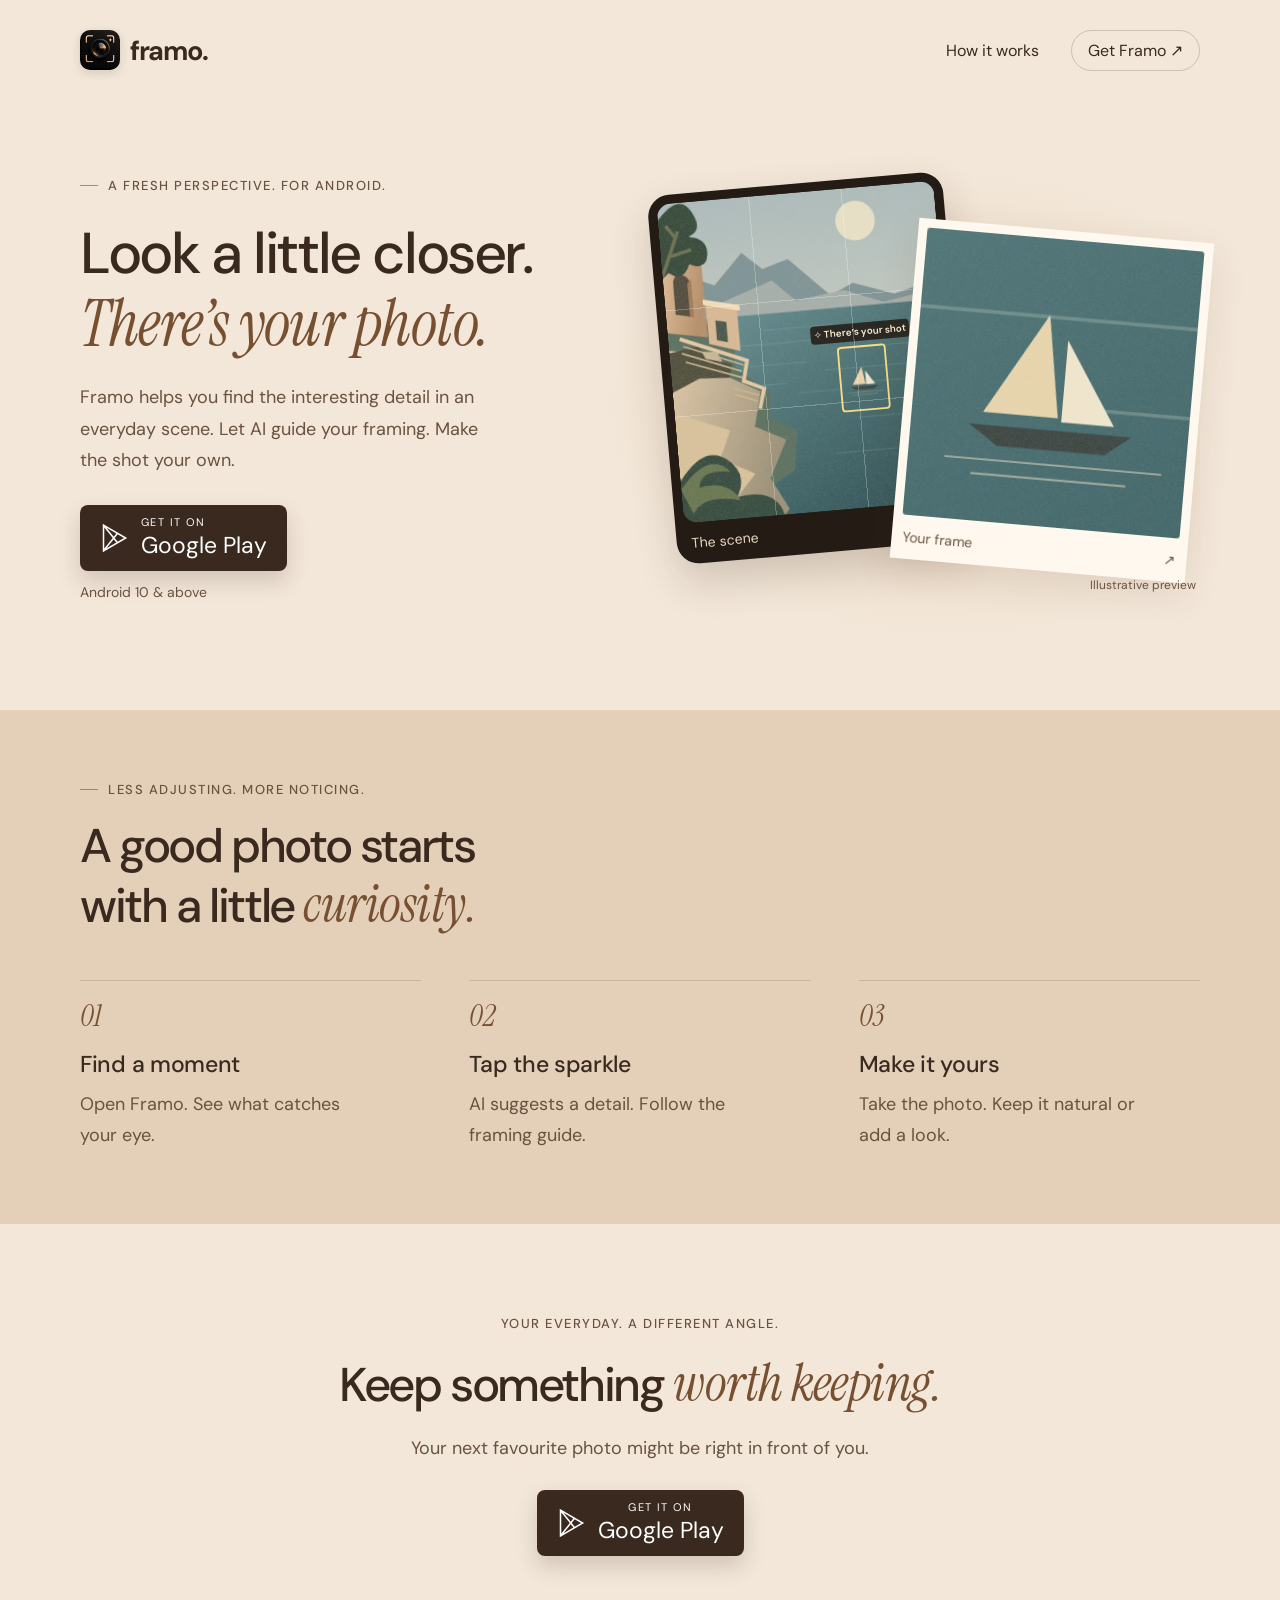
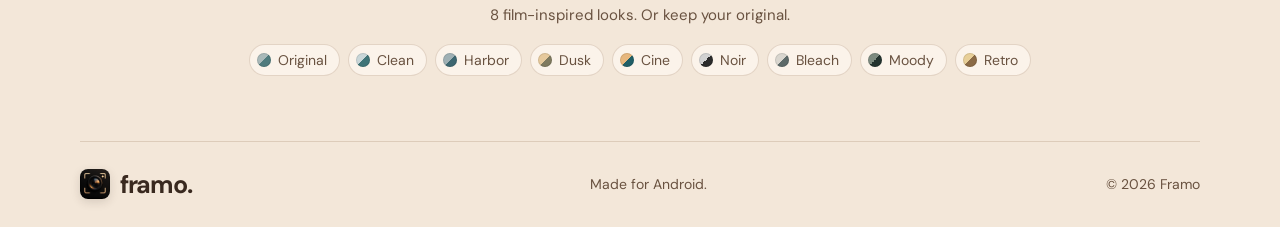
==== index.html @ 7c818ee3 "Add files via upload" ====
<!doctype html>
<html lang="en">
<head>
  <meta charset="UTF-8">
  <meta name="viewport" content="width=device-width, initial-scale=1">
  <meta name="theme-color" content="#f3e7d9">
  <meta name="color-scheme" content="light only">
  <meta name="description" content="Meet Framo, a thoughtful Android camera with AI shot discovery, film-inspired looks, and the tools to make everyday moments worth keeping.">
  <title>Framo — Find your frame.</title>
  <link rel="icon" href="assets/framo-icon-rounded.png" type="image/png">
  <link rel="preload" href="assets/fonts/dm-sans.woff2" as="font" type="font/woff2" crossorigin>
  <link rel="preload" href="assets/fonts/instrument-serif-italic.woff2" as="font" type="font/woff2" crossorigin>
  <link rel="stylesheet" href="landing.css">
  <script src="script.js" defer></script>
</head>
<body>
  <a class="skip-link" href="#main">Skip to content</a>
  <header class="site-header wrap">
    <a class="brand" href="#" aria-label="Framo home"><img src="assets/framo-icon-rounded.png" alt="" width="40" height="40">framo.</a>
    <nav aria-label="Main navigation"><a href="#how-it-works">How it works</a><a class="nav-cta" href="#download">Get Framo <span aria-hidden="true">↗</span></a></nav>
  </header>
  <main id="main">
    <section class="hero wrap" aria-labelledby="hero-title">
      <div class="hero-copy">
        <p class="eyebrow">A fresh perspective. For Android.</p>
        <h1 id="hero-title">Look a little closer.<br><em>There’s your photo.</em></h1>
        <p class="intro">Framo helps you find the interesting detail in an everyday scene. Let AI guide your framing. Make the shot your own.</p>
        <a class="play-link" href="https://play.google.com/store/apps/details?id=com.stillcamera.app" target="_blank" rel="noopener noreferrer"><svg viewBox="0 0 24 26" aria-hidden="true"><path d="M3 2l19 11L3 24zM3 2l12 15M3 24l12-15"/></svg><span><small>GET IT ON</small>Google Play</span></a>
        <p class="platform-note">Android 10 & above</p>
      </div>
      <div class="comparison" role="group" aria-label="Illustrated scene and the boat detail framed by Framo">
        <figure class="scene-photo"><div class="viewfinder"><svg viewBox="0 0 900 1200" preserveAspectRatio="xMidYMid slice" role="img" aria-label="The wider scene in the viewfinder: a coastal village, with the small sailboat framed by Framo"><image href="assets/coast.svg" width="900" height="1200"/><rect class="shot-frame" x="545" y="596" width="152" height="206" rx="10"/><g class="shot-label"><rect x="461" y="520" width="320" height="58" rx="12"/><text x="621" y="559">✧ There’s your shot</text></g></svg></div><figcaption>The scene</figcaption></figure>
        <figure class="framed-photo"><img src="assets/boat.svg" alt="The framed detail: a close-up of the sailboat, not the whole scene" width="760" height="1030"><figcaption>Your frame <span aria-hidden="true">↗</span></figcaption></figure>
        <p class="image-note">Illustrative preview</p>
      </div>
    </section>
    <section class="how-section" id="how-it-works" aria-labelledby="how-title">
      <div class="wrap">
        <p class="eyebrow">Less adjusting. More noticing.</p>
        <h2 id="how-title">A good photo starts<br>with a little <em>curiosity.</em></h2>
        <ol class="steps">
          <li><span class="step-number">01</span><h3>Find a moment</h3><p>Open Framo. See what catches your eye.</p></li>
          <li><span class="step-number">02</span><h3>Tap the sparkle</h3><p>AI suggests a detail. Follow the framing guide.</p></li>
          <li><span class="step-number">03</span><h3>Make it yours</h3><p>Take the photo. Keep it natural or add a look.</p></li>
        </ol>
      </div>
    </section>
    <section class="download-section wrap" id="download" aria-labelledby="download-title">
      <p class="eyebrow">Your everyday. A different angle.</p>
      <h2 id="download-title">Keep something <em>worth keeping.</em></h2>
      <p>Your next favourite photo might be right in front of you.</p>
      <a class="play-link" href="https://play.google.com/store/apps/details?id=com.stillcamera.app" target="_blank" rel="noopener noreferrer"><svg viewBox="0 0 24 26" aria-hidden="true"><path d="M3 2l19 11L3 24zM3 2l12 15M3 24l12-15"/></svg><span><small>GET IT ON</small>Google Play</span></a>
      <div class="looks"><p>8 film-inspired looks. Or keep your original.</p><ul class="look-chips" aria-label="Looks"><li><i class="sw-original"></i>Original</li><li><i class="sw-clean"></i>Clean</li><li><i class="sw-harbor"></i>Harbor</li><li><i class="sw-dusk"></i>Dusk</li><li><i class="sw-cine"></i>Cine</li><li><i class="sw-noir"></i>Noir</li><li><i class="sw-bleach"></i>Bleach</li><li><i class="sw-moody"></i>Moody</li><li><i class="sw-retro"></i>Retro</li></ul></div>
    </section>
  </main>
  <footer class="wrap site-footer"><a class="brand" href="#" aria-label="Framo home"><img src="assets/framo-icon-rounded.png" alt="" width="30" height="30">framo.</a><small>Made for Android.</small><small>© <span id="year">2026</span> Framo</small></footer>
</body>
</html>
---- landing.css ----
@font-face { font-family: 'DM Sans'; src: url('assets/fonts/dm-sans.woff2') format('woff2'); font-weight: 100 1000; font-display: swap; }
@font-face { font-family: 'Instrument Serif'; src: url('assets/fonts/instrument-serif-italic.woff2') format('woff2'); font-style: italic; font-weight: 400; font-display: swap; }
:root {
  color-scheme: light;
  --paper: #f3e7d9;
  --ink: #39291f;
  --muted: #695240;
  --accent: #775032;
  font-family: 'DM Sans', Arial, Helvetica, sans-serif;
  color: var(--ink);
  background: var(--paper);
  font-synthesis: none;
}
* { box-sizing: border-box; }
html { scroll-behavior: smooth; scroll-padding-top: 24px; }
body { margin: 0; font-size: 18px; }
a { color: inherit; text-decoration: none; }
img { display: block; max-width: 100%; }
figure, p { margin: 0; }
a:focus-visible, summary:focus-visible { outline: 2px solid var(--accent); outline-offset: 6px; }
::selection { background: #ddbea0; color: var(--ink); }
.wrap { width: min(1120px, calc(100% - 96px)); margin-inline: auto; }
.skip-link { position: fixed; top: -70px; left: 16px; padding: 12px; background: var(--ink); color: white; z-index: 5; }
.skip-link:focus { top: 16px; }
.site-header { height: 100px; display: flex; align-items: center; justify-content: space-between; }
.brand { display: inline-flex; align-items: center; gap: 10px; font-size: 27px; font-weight: 700; letter-spacing: -1.3px; }
.site-header nav { display: flex; gap: 32px; font-size: 16px; }
.site-header nav a:hover { text-decoration: underline; text-underline-offset: 5px; }
.hero { min-height: 610px; display: grid; grid-template-columns: 1fr 1fr; gap: 44px; align-items: center; padding-block: 65px 100px; }
.hero > * { min-width: 0; }
.eyebrow { font-size: 13px; letter-spacing: 1.5px; text-transform: uppercase; line-height: 1.8; color: var(--muted); }
h1, h2 { font-weight: 500; letter-spacing: -2px; }
h1 { font-size: clamp(44px, 4.5vw, 64px); line-height: 1.09; margin: 25px 0 24px; }
em { font-family: Georgia, 'Times New Roman', serif; font-weight: 400; color: var(--accent); }
.intro { max-width: 420px; color: var(--muted); font-size: 18px; line-height: 1.75; margin-bottom: 28px; }
.play-link { display: inline-flex; align-items: center; gap: 13px; padding: 11px 20px; border-radius: 8px; background: var(--ink); color: #fff; transition: background .2s; }
.play-link:hover { background: #68472f; }
.play-link svg { width: 28px; height: 32px; fill: none; stroke: currentColor; stroke-width: 1.3; }
.play-link > span { font-size: 23px; line-height: 1.2; }
.play-link small { display: block; font-size: 11px; letter-spacing: 1.4px; margin-bottom: 3px; }
.platform-note { margin-top: 12px; font-size: 14px; color: var(--muted); }
.comparison { position: relative; height: 410px; }
.comparison figure { position: absolute; width: 55%; }
.comparison img { width: 100%; height: 320px; object-fit: cover; border-radius: 3px; }
.scene-photo { left: 0; top: 0; transform: rotate(-5deg); }
.framed-photo { right: 0; top: 47px; padding: 9px 9px 0; background: #fff8ef; box-shadow: 0 13px 35px #58391f1c; transform: rotate(5deg); }
.comparison .framed-photo img { height: 288px; }
.comparison figcaption { font-size: 14px; padding: 13px 2px; color: var(--muted); display: flex; justify-content: space-between; }
.image-note { position: absolute; bottom: 0; right: 4px; font-size: 12px; color: var(--muted); }
.how-section { background: #e4d0b9; color: var(--ink); padding: 68px 0 72px; }
.how-section .eyebrow { color: var(--muted); }
h2 { font-size: clamp(38px, 3.7vw, 52px); line-height: 1.16; margin: 18px 0 0; }
.how-section h2 em { color: var(--accent); }
.steps { list-style: none; padding: 0; margin: 45px 0 0; display: grid; grid-template-columns: repeat(3, minmax(0, 1fr)); gap: 48px; }
.steps li { border-top: 1px solid #80573540; padding-top: 20px; }
.step-number { font-size: 14px; color: var(--accent); }
h3 { font-size: 23px; font-weight: 500; letter-spacing: -.3px; margin: 17px 0 10px; }
.steps p { font-size: 18px; line-height: 1.75; color: var(--muted); max-width: 300px; }
.download-section { text-align: center; padding-block: 88px 65px; }
.download-section h2 { max-width: 620px; margin-inline: auto; }
.download-section > p:not(.eyebrow) { font-size: 18px; color: var(--muted); line-height: 1.75; margin: 19px 0 26px; }
.looks { max-width: 520px; margin: 25px auto 0; color: var(--muted); font-size: 16px; }
.looks summary { cursor: pointer; list-style-position: inside; padding: 12px 8px; }
.looks p { font-size: 16px; line-height: 2; padding: 10px 12px 0; }
.site-footer { border-top: 1px solid #80573530; padding-block: 26px; display: flex; justify-content: space-between; align-items: center; gap: 20px; }
.site-footer .brand { font-size: 25px; }
.site-footer small { font-size: 14px; color: var(--muted); }
@media (max-width: 900px) {
  .wrap { width: calc(100% - 56px); }
  .hero { gap: 28px; min-height: 560px; }
  h1 { font-size: 48px; }
  .comparison { height: 365px; }
  .comparison img { height: 273px; }
  .comparison .framed-photo img { height: 250px; }
  .steps { gap: 28px; }
}
@media (max-width: 650px) {
  .wrap { width: calc(100% - 40px); }
  .site-header { height: 80px; }
  .brand { font-size: 24px; }
  .site-header nav { gap: 20px; font-size: 14px; }
  .hero { grid-template-columns: minmax(0, 1fr); gap: 46px; padding-block: 38px 55px; }
  h1 { font-size: clamp(42px, 9vw, 58px); margin-block: 18px 20px; letter-spacing: -1.7px; }
  .intro { max-width: 390px; }
  .comparison { width: min(440px, 100%); margin-inline: auto; height: 365px; }
  .comparison img { height: 282px; }
  .comparison .framed-photo img { height: 250px; }
  .scene-photo { left: 3%; }
  .framed-photo { right: 3%; }
  .how-section { padding-block: 48px; }
  h2 { font-size: 40px; letter-spacing: -1.3px; }
  .steps { grid-template-columns: 1fr; gap: 24px; margin-top: 32px; }
  .steps li { display: grid; grid-template-columns: 28px 1fr; column-gap: 14px; padding-top: 22px; }
  .step-number { grid-row: span 2; margin-top: 3px; }
  h3 { margin: 0 0 7px; }
  .steps p { max-width: none; }
  .download-section { padding-block: 58px 44px; }
  .site-footer { gap: 10px; }
}
@media (max-width: 360px) {
  .site-header nav { gap: 14px; }
  .site-header nav a:first-child { display: none; }
  .comparison { height: 320px; }
  .comparison img { height: 235px; }
  .comparison .framed-photo img { height: 205px; }
  .site-footer { flex-wrap: wrap; }
  .site-footer small { font-size: 13px; }
}
@media (prefers-reduced-motion: reduce) {
  html { scroll-behavior: auto; }
  * { transition: none !important; }
}

/* ---- Polish ---- */
em { font-family: 'Instrument Serif', Georgia, 'Times New Roman', serif; font-style: italic; font-size: 1.1em; letter-spacing: -.5px; }
h1, h2 { font-weight: 500; letter-spacing: -2.4px; }
h1 em { display: inline-block; margin-top: 4px; }
.eyebrow { font-weight: 500; }
.eyebrow::before { content: ""; display: inline-block; width: 18px; height: 1px; background: currentColor; vertical-align: middle; margin: 0 10px 3px 0; opacity: .6; }
.download-section .eyebrow::before { display: none; }
.nav-cta { border: 1px solid #39291f33; border-radius: 99px; padding: 9px 16px; transition: background .2s, border-color .2s; }
.site-header nav a.nav-cta:hover { background: var(--ink); color: #fff; text-decoration: none; border-color: var(--ink); }
.brand img { border-radius: 10px; box-shadow: 0 3px 10px #39291f26; }
.site-footer .brand img { border-radius: 8px; }
.play-link { box-shadow: 0 10px 22px #39291f2e; transition: background .2s, transform .2s, box-shadow .2s; }
.play-link:hover { transform: translateY(-2px); box-shadow: 0 14px 28px #39291f38; }

/* Hero: the viewfinder with the AI frame on the boat, and the photo you get. */
.hero { background: radial-gradient(ellipse 45% 55% at 78% 50%, #ead6bf 0%, transparent 70%); }
.scene-photo { padding: 9px 9px 0; background: #241b15; border-radius: 22px; box-shadow: 0 18px 40px #39291f30; }
.viewfinder { position: relative; height: 320px; border-radius: 14px; overflow: hidden; }
.viewfinder svg { position: absolute; inset: 0; width: 100%; height: 100%; display: block; }
.viewfinder::after { content: ""; position: absolute; inset: 0; pointer-events: none;
  background: linear-gradient(90deg, transparent calc(33.33% - .5px), #ffffff40 calc(33.33% - .5px) calc(33.33% + .5px), transparent calc(33.33% + .5px) calc(66.66% - .5px), #ffffff40 calc(66.66% - .5px) calc(66.66% + .5px), transparent calc(66.66% + .5px)),
              linear-gradient(0deg, transparent calc(33.33% - .5px), #ffffff40 calc(33.33% - .5px) calc(33.33% + .5px), transparent calc(33.33% + .5px) calc(66.66% - .5px), #ffffff40 calc(66.66% - .5px) calc(66.66% + .5px), transparent calc(66.66% + .5px)); }
.shot-frame { fill: none; stroke: #f5dc86; stroke-width: 6; animation: pulse 2.4s ease-in-out infinite; }
.shot-label rect { fill: #241b15; opacity: .85; }
.shot-label text { fill: #f8ecd2; font: 600 32px 'DM Sans', Arial, sans-serif; text-anchor: middle; }
.scene-photo figcaption { color: #e8d8c3; padding: 11px 6px 12px; }
.comparison .framed-photo { animation: develop .9s .25s cubic-bezier(.2,.7,.2,1) both; }
@keyframes develop { from { opacity: 0; transform: rotate(9deg) translate(18px, 22px); filter: saturate(0) brightness(1.25); } }
@keyframes pulse { 50% { stroke-opacity: .55; } }

/* Steps */
.step-number { font: italic 30px/1 'Instrument Serif', Georgia, serif; }
.steps li { transition: border-color .25s; }
.steps li:hover { border-top-color: var(--accent); }

/* Looks */
.download-section h2 em { white-space: nowrap; }
.looks { max-width: 820px; margin-top: 34px; }
.looks > p { font-size: 15px; }
.look-chips { list-style: none; padding: 0; margin: 14px 0 0; display: flex; flex-wrap: wrap; justify-content: center; gap: 8px; }
.look-chips li { display: inline-flex; align-items: center; gap: 7px; padding: 6px 12px 6px 7px; border: 1px solid #80573533; border-radius: 99px; font-size: 14px; color: var(--muted); background: #fbf3ea; }
.look-chips i { width: 14px; height: 14px; border-radius: 50%; box-shadow: inset 0 0 0 1px #0000001a; }
.sw-original { background: linear-gradient(135deg, #a9b9b9 50%, #4f7b7d 50%); }
.sw-clean { background: linear-gradient(135deg, #c9d6d8 50%, #3f7477 50%); }
.sw-harbor { background: linear-gradient(135deg, #9fb0b4 50%, #3d6670 50%); }
.sw-dusk { background: linear-gradient(135deg, #e6c99c 50%, #7f7a5f 50%); }
.sw-cine { background: linear-gradient(135deg, #e7b77d 50%, #1f5e66 50%); }
.sw-noir { background: linear-gradient(135deg, #d2d2d2 50%, #2b2b2b 50%); }
.sw-bleach { background: linear-gradient(135deg, #d9d6cf 50%, #5d6a69 50%); }
.sw-moody { background: linear-gradient(135deg, #7d8b80 50%, #23332f 50%); }
.sw-retro { background: linear-gradient(135deg, #e8cf98 50%, #8b6a45 50%); }

@media (max-width: 900px) { .viewfinder { height: 273px; } }
@media (max-width: 650px) {
  .viewfinder { height: 262px; }
  .hero { background: none; }
  .download-section h2 em { white-space: normal; }
}
@media (max-width: 360px) { .viewfinder { height: 218px; } }
@media (prefers-reduced-motion: reduce) { .shot-frame, .comparison .framed-photo { animation: none; } }

.site-header nav { align-items: center; }
@media (max-width: 650px) {
  /* Keep the AI frame on the boat visible next to the print. */
  .comparison .scene-photo { width: 58%; left: 0; }
  .comparison .framed-photo { width: 45%; right: 0; top: 64px; }
}
@media (max-width: 420px) {
  .site-header nav a:not(.nav-cta) { display: none; }
}
@media (max-width: 650px) {
  .comparison { height: 390px; }
  .image-note { left: 4px; right: auto; }
}
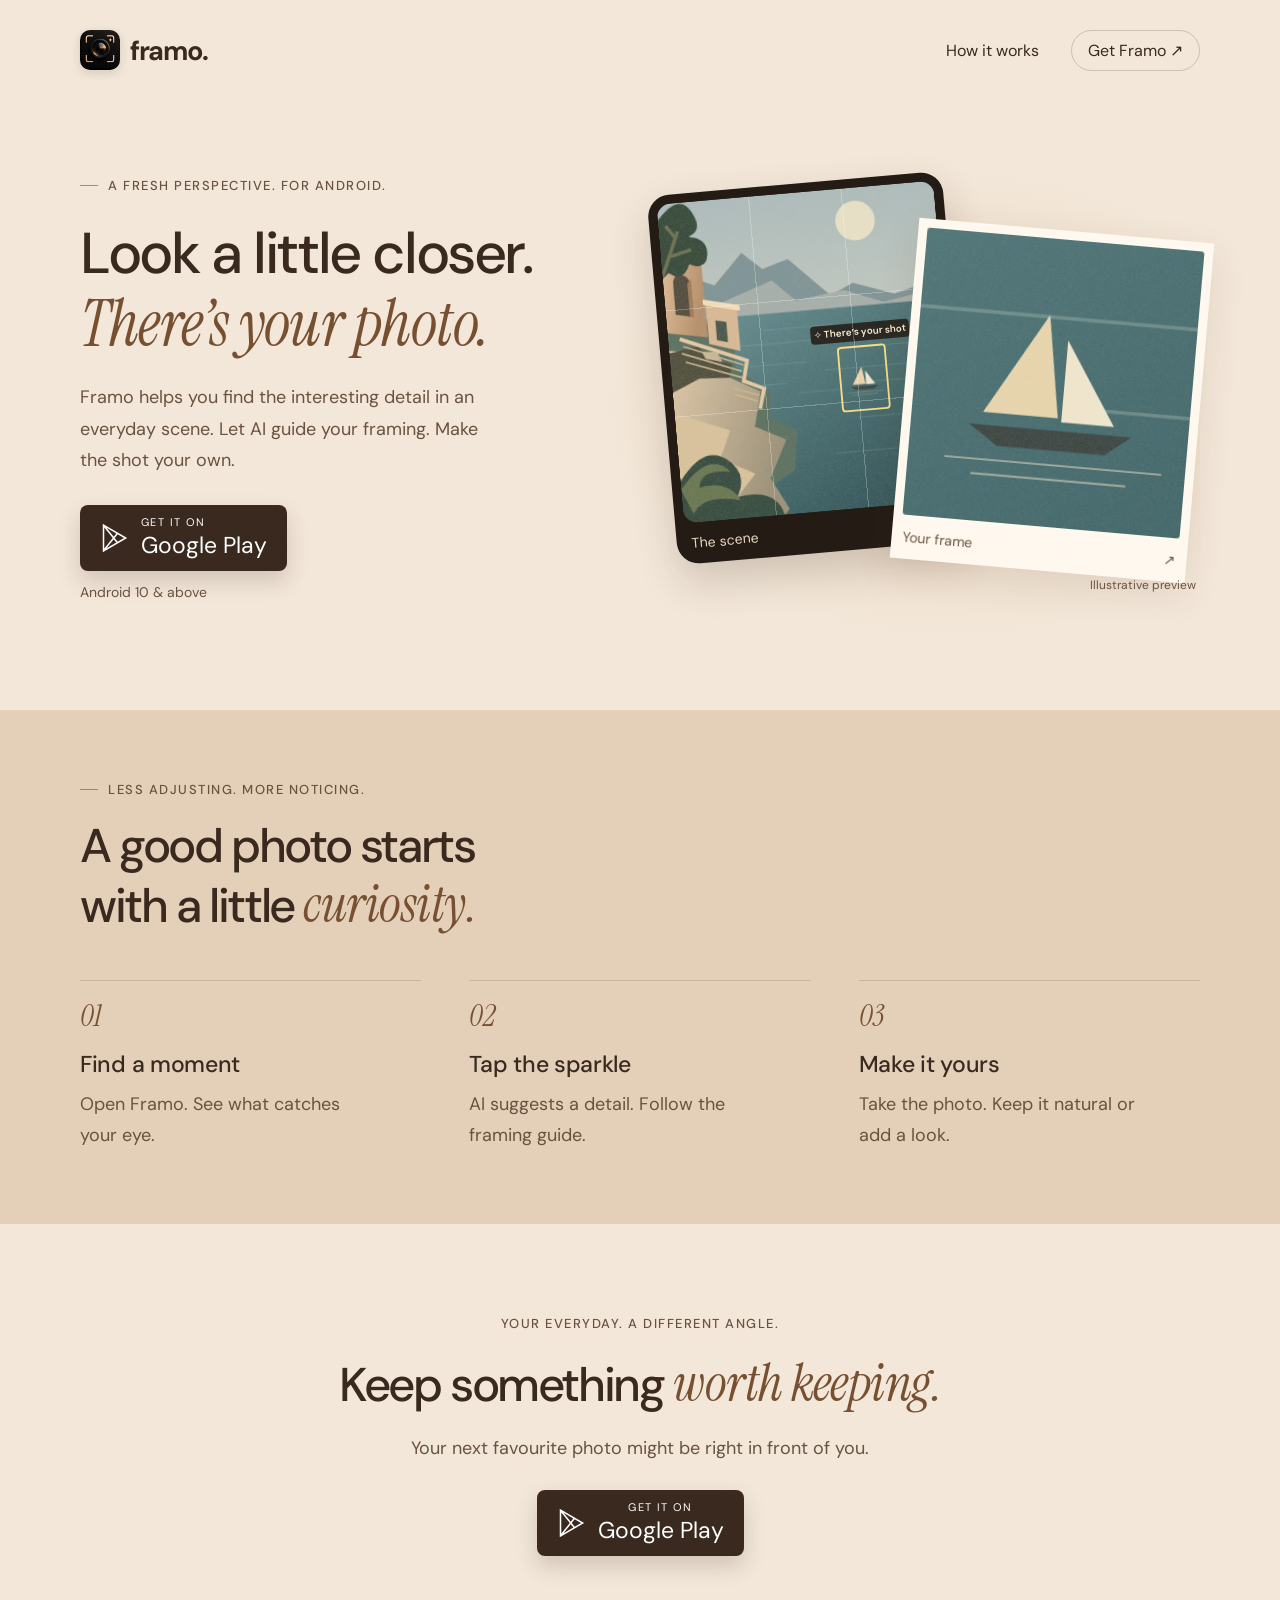
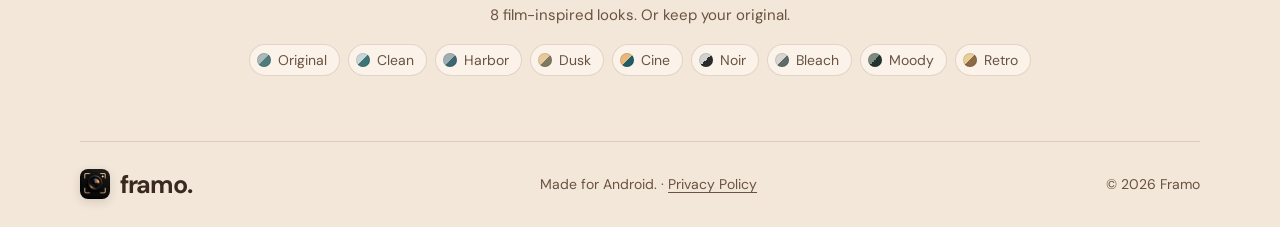
==== commit 023f934d: "Add files via upload" ====
--- a/index.html
+++ b/index.html
@@ -25,7 +25,7 @@
         <p class="eyebrow">A fresh perspective. For Android.</p>
         <h1 id="hero-title">Look a little closer.<br><em>There’s your photo.</em></h1>
         <p class="intro">Framo helps you find the interesting detail in an everyday scene. Let AI guide your framing. Make the shot your own.</p>
-        <a class="play-link" href="https://play.google.com/store/apps/details?id=com.stillcamera.app" target="_blank" rel="noopener noreferrer"><svg viewBox="0 0 24 26" aria-hidden="true"><path d="M3 2l19 11L3 24zM3 2l12 15M3 24l12-15"/></svg><span><small>GET IT ON</small>Google Play</span></a>
+        <a class="play-link" href="https://play.google.com/store/apps/details?id=com.framo.camera" target="_blank" rel="noopener noreferrer"><svg viewBox="0 0 24 26" aria-hidden="true"><path d="M3 2l19 11L3 24zM3 2l12 15M3 24l12-15"/></svg><span><small>GET IT ON</small>Google Play</span></a>
         <p class="platform-note">Android 10 & above</p>
       </div>
       <div class="comparison" role="group" aria-label="Illustrated scene and the boat detail framed by Framo">
@@ -49,10 +49,10 @@
       <p class="eyebrow">Your everyday. A different angle.</p>
       <h2 id="download-title">Keep something <em>worth keeping.</em></h2>
       <p>Your next favourite photo might be right in front of you.</p>
-      <a class="play-link" href="https://play.google.com/store/apps/details?id=com.stillcamera.app" target="_blank" rel="noopener noreferrer"><svg viewBox="0 0 24 26" aria-hidden="true"><path d="M3 2l19 11L3 24zM3 2l12 15M3 24l12-15"/></svg><span><small>GET IT ON</small>Google Play</span></a>
+      <a class="play-link" href="https://play.google.com/store/apps/details?id=com.framo.camera" target="_blank" rel="noopener noreferrer"><svg viewBox="0 0 24 26" aria-hidden="true"><path d="M3 2l19 11L3 24zM3 2l12 15M3 24l12-15"/></svg><span><small>GET IT ON</small>Google Play</span></a>
       <div class="looks"><p>8 film-inspired looks. Or keep your original.</p><ul class="look-chips" aria-label="Looks"><li><i class="sw-original"></i>Original</li><li><i class="sw-clean"></i>Clean</li><li><i class="sw-harbor"></i>Harbor</li><li><i class="sw-dusk"></i>Dusk</li><li><i class="sw-cine"></i>Cine</li><li><i class="sw-noir"></i>Noir</li><li><i class="sw-bleach"></i>Bleach</li><li><i class="sw-moody"></i>Moody</li><li><i class="sw-retro"></i>Retro</li></ul></div>
     </section>
   </main>
-  <footer class="wrap site-footer"><a class="brand" href="#" aria-label="Framo home"><img src="assets/framo-icon-rounded.png" alt="" width="30" height="30">framo.</a><small>Made for Android.</small><small>© <span id="year">2026</span> Framo</small></footer>
+  <footer class="wrap site-footer"><a class="brand" href="#" aria-label="Framo home"><img src="assets/framo-icon-rounded.png" alt="" width="30" height="30">framo.</a><small>Made for Android. · <a href="privacy.html">Privacy Policy</a></small><small>© <span id="year">2026</span> Framo</small></footer>
 </body>
 </html>
--- a/landing.css
+++ b/landing.css
@@ -185,3 +185,17 @@
   .comparison { height: 390px; }
   .image-note { left: 4px; right: auto; }
 }
+
+/* Privacy policy page */
+.legal { max-width: 760px; padding-block: 40px 80px; }
+.legal h1 { margin: 14px 0 6px; }
+.legal-date { font-size: 14px; color: var(--muted); }
+.legal-lead { font-size: 20px; line-height: 1.7; margin: 28px 0 8px; }
+.legal section { border-top: 1px solid #80573530; margin-top: 34px; padding-top: 26px; }
+.legal h2 { font-size: 26px; letter-spacing: -.6px; margin: 0 0 12px; }
+.legal p, .legal li { font-size: 17px; line-height: 1.75; color: var(--muted); }
+.legal p + p { margin-top: 12px; }
+.legal ul { padding-left: 20px; margin: 12px 0 0; }
+.legal li + li { margin-top: 6px; }
+.legal strong { color: var(--ink); font-weight: 600; }
+.legal a, .site-footer small a { text-decoration: underline; text-underline-offset: 3px; }
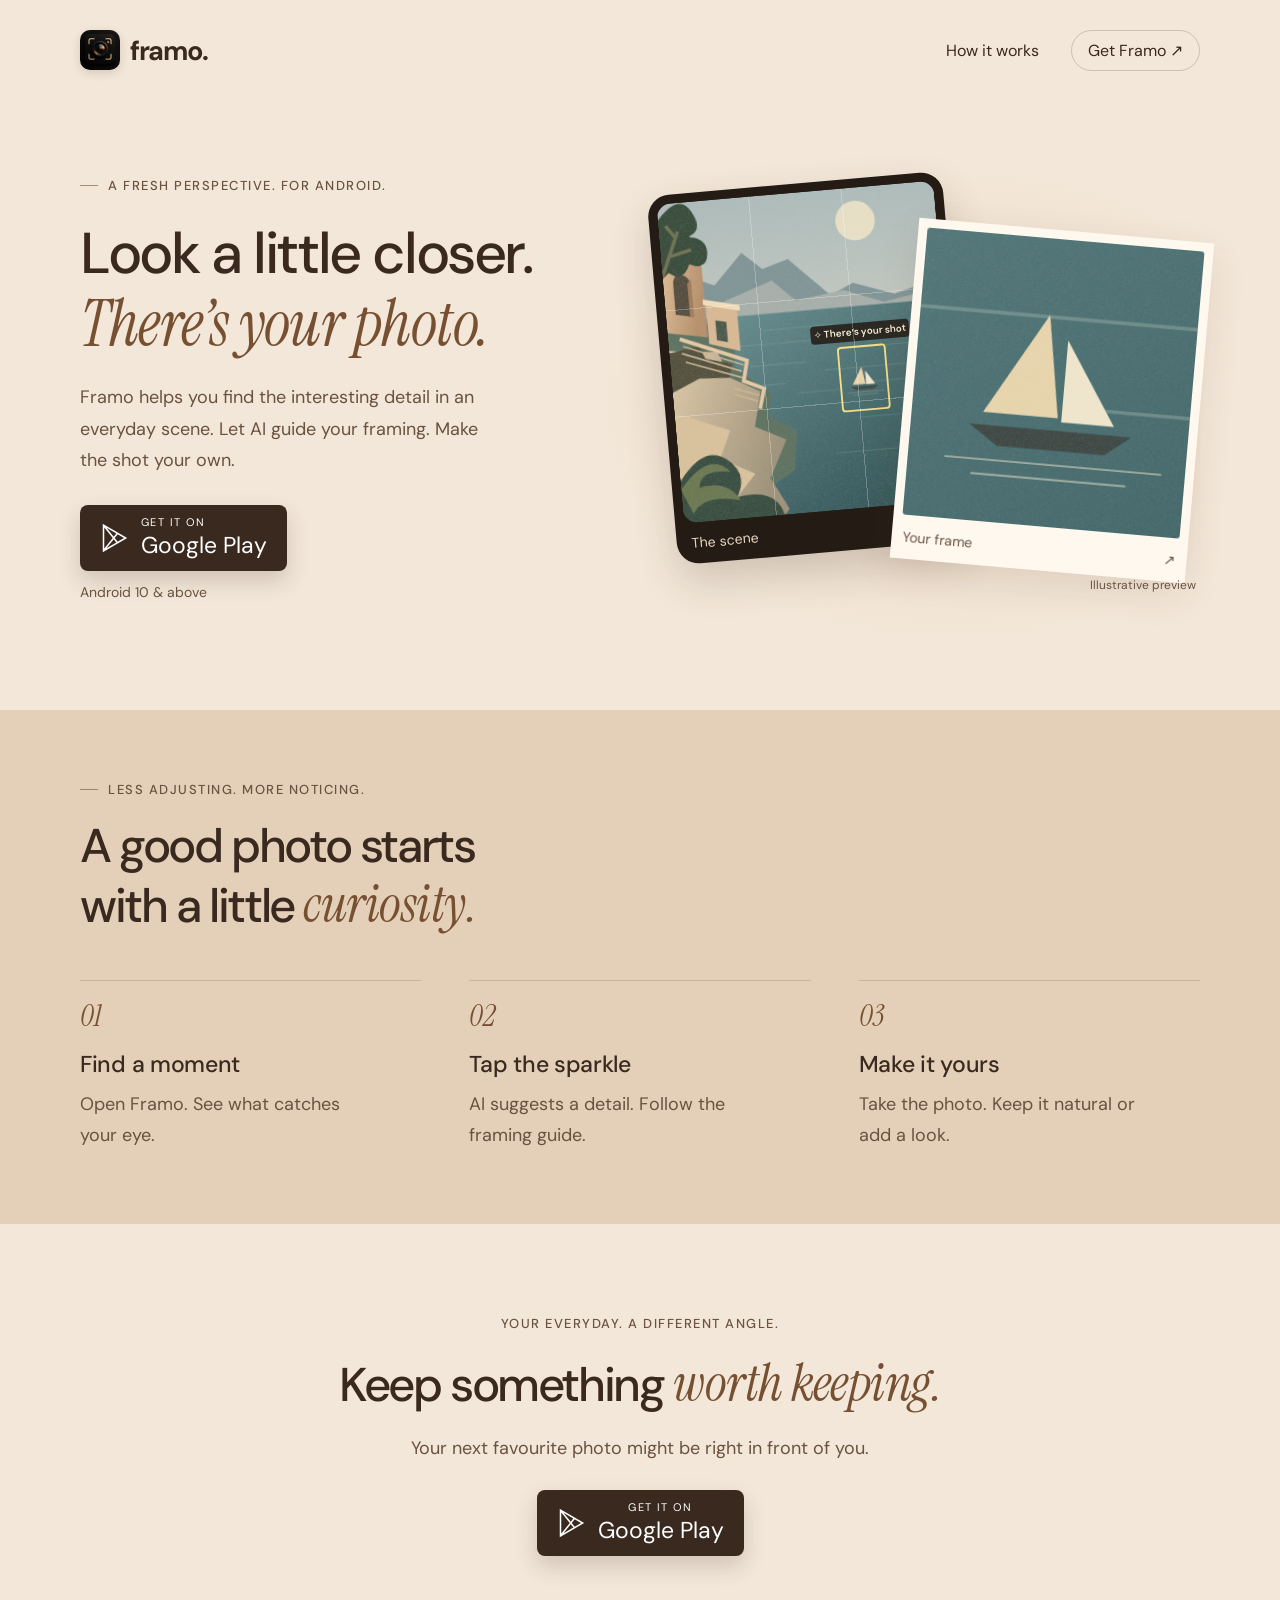
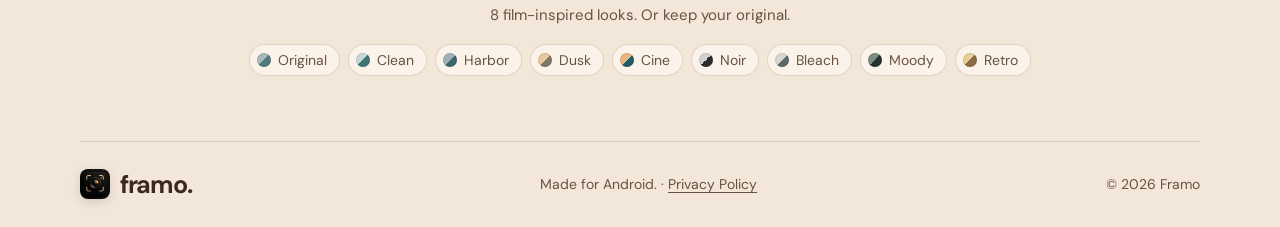
==== commit 8eb55f85: "Add files via upload" ====
--- a/index.html
+++ b/index.html
@@ -7,7 +7,7 @@
   <meta name="color-scheme" content="light only">
   <meta name="description" content="Meet Framo, a thoughtful Android camera with AI shot discovery, film-inspired looks, and the tools to make everyday moments worth keeping.">
   <title>Framo — Find your frame.</title>
-  <link rel="icon" href="assets/framo-icon-rounded.png" type="image/png">
+  <link rel="icon" href="assets/framo-icon.png" type="image/png">
   <link rel="preload" href="assets/fonts/dm-sans.woff2" as="font" type="font/woff2" crossorigin>
   <link rel="preload" href="assets/fonts/instrument-serif-italic.woff2" as="font" type="font/woff2" crossorigin>
   <link rel="stylesheet" href="landing.css">
@@ -16,7 +16,7 @@
 <body>
   <a class="skip-link" href="#main">Skip to content</a>
   <header class="site-header wrap">
-    <a class="brand" href="#" aria-label="Framo home"><img src="assets/framo-icon-rounded.png" alt="" width="40" height="40">framo.</a>
+    <a class="brand" href="#" aria-label="Framo home"><img src="assets/framo-icon.png" alt="" width="40" height="40">framo.</a>
     <nav aria-label="Main navigation"><a href="#how-it-works">How it works</a><a class="nav-cta" href="#download">Get Framo <span aria-hidden="true">↗</span></a></nav>
   </header>
   <main id="main">
@@ -53,6 +53,6 @@
       <div class="looks"><p>8 film-inspired looks. Or keep your original.</p><ul class="look-chips" aria-label="Looks"><li><i class="sw-original"></i>Original</li><li><i class="sw-clean"></i>Clean</li><li><i class="sw-harbor"></i>Harbor</li><li><i class="sw-dusk"></i>Dusk</li><li><i class="sw-cine"></i>Cine</li><li><i class="sw-noir"></i>Noir</li><li><i class="sw-bleach"></i>Bleach</li><li><i class="sw-moody"></i>Moody</li><li><i class="sw-retro"></i>Retro</li></ul></div>
     </section>
   </main>
-  <footer class="wrap site-footer"><a class="brand" href="#" aria-label="Framo home"><img src="assets/framo-icon-rounded.png" alt="" width="30" height="30">framo.</a><small>Made for Android. · <a href="privacy.html">Privacy Policy</a></small><small>© <span id="year">2026</span> Framo</small></footer>
+  <footer class="wrap site-footer"><a class="brand" href="#" aria-label="Framo home"><img src="assets/framo-icon.png" alt="" width="30" height="30">framo.</a><small>Made for Android. · <a href="privacy.html">Privacy Policy</a></small><small>© <span id="year">2026</span> Framo</small></footer>
 </body>
 </html>
